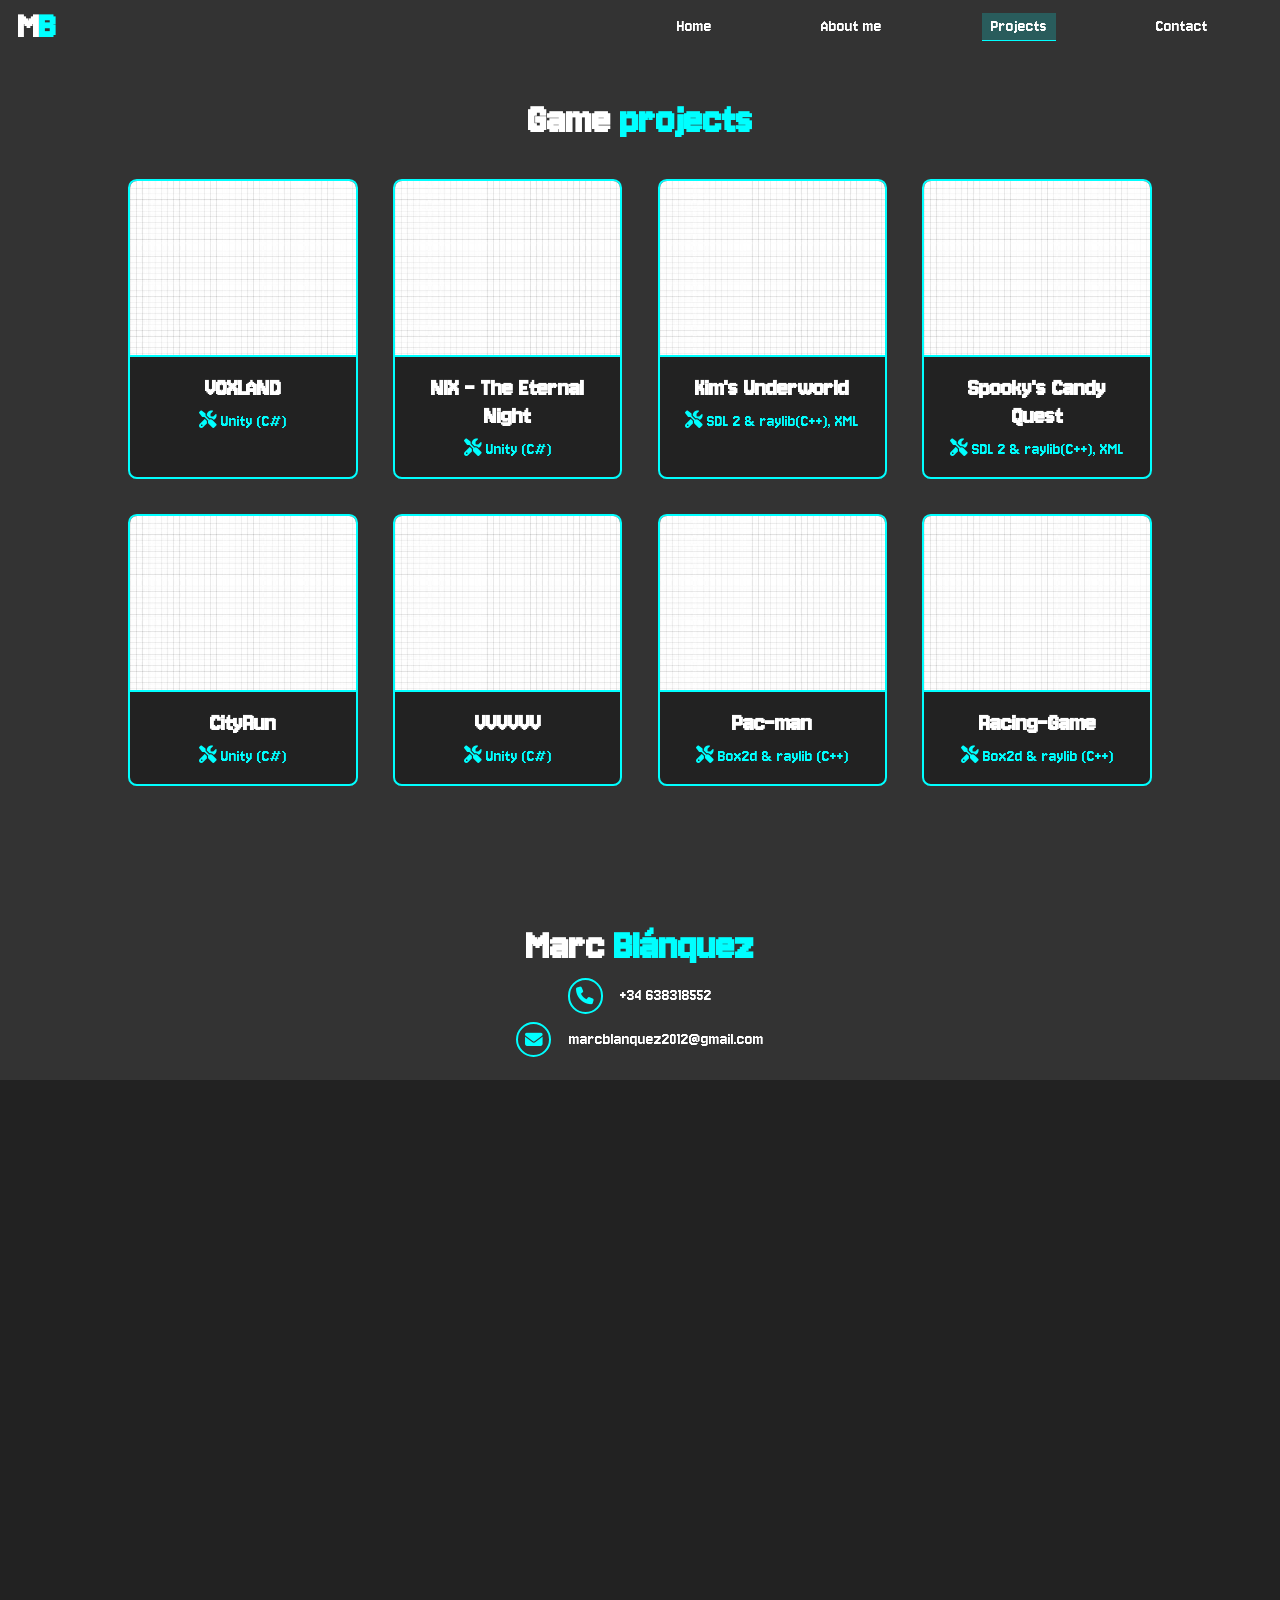
==== allprojects.html @ cebc4729 "allProjects window" ====
<!DOCTYPE html>
<html lang="en">
<head>
  <meta charset="UTF-8">
  <meta http-equiv="X-UA-Compatible" content="IE=edge">
  <meta name="viewport" content="width=device-width, initial-scale=1.0, maximum-scale=1.0, user-scalable=no">
  <title>Portfolio</title>
  <link rel="stylesheet" href="https://cdnjs.cloudflare.com/ajax/libs/font-awesome/6.5.2/css/all.min.css">
  <link rel="stylesheet" href="css/styles.css">
  <link rel="stylesheet" href="css/projects.css">
  <script src="data.js" defer></script>
  <script src="allprojects.js" defer></script>
</head>
<body>
    <div class="wrapper">
        <header class ="header">
            <nav class="navbar">
                <div class="brand" onclick="window.location.href='index.html'">
                    <h2>M<span>B</span></h2>
                </div>
                <ul class="menu">
                    <li><a href="index.html#home">Home</a></li>
                    <li><a href="index.html#about-me">About me</a></li>
                    <li><a href="allprojects.html" class="active-link">Projects</a></li>
                    <li><a href="index.html#contact">Contact</a></li>
                </ul>
            </nav>
        </header>  
        <main class="main">
            <div id="projects" class="projects">
                <h1>Game <span>projects</span></h1>
                <div id="projects-grid" class="projects-grid"></div>
            </div>
        </main>
        <footer>
            <div class="footer-content">
                <h2>Marc <span>Blánquez</span></h2>
                <div class="footer-contact">
                    <div class="footer-contact-icon"><i class="fa-solid fa-phone"></i></div>
                    <p>+34 638318552</p>
                </div>
                <div class="footer-contact">
                    <div class="footer-contact-icon"><i class="fa-solid fa-envelope"></i></div>
                    <p>marcblanquez2012@gmail.com</p>
                </div>
            </div>
        </footer>
    </div>  
</body>
</html>
---- css/styles.css ----
@import url('https://fonts.googleapis.com/css2?family=Jersey+10&display=swap');

* {
  margin: 0;
  padding: 0;
  box-sizing: border-box;
  text-decoration: none;
  border: none;
  outline: none;
  
  font-family: "Jersey 10", sans-serif;
}

html {
    scroll-behavior: smooth;
    -webkit-font-smoothing: antialiased;
    -webkit-text-size-adjust: 100%;
}

@media (orientation: landscape) and (max-width: 4000px) {
    html {
        font-size: 130%;
    }
}

@media (orientation: landscape) and (max-width: 3000px) {
    html {
        font-size: 100%;
    }
}

@media (orientation: landscape) and (max-width: 2500px) {
    html {
        font-size: 85%;
    }
}

@media (orientation: landscape) and (max-width: 2000px) {
    html {
        font-size: 70%;
    }
}

@media (orientation: landscape) and (max-width: 1500px) {
    html {
        font-size: 55%;
    }
}

@media (orientation: landscape) and (max-width: 1000px) {
    html {
        font-size: 40%;
    }
}

@media (orientation: landscape) and (max-width: 750px) {
    html {
        font-size: 30%;
    }
}

@media (orientation: portrait) and (max-width: 2000px) {
    html {
        font-size: 90%;
    }
}

@media (orientation: portrait) and (max-width: 1500px) {
    html {
        font-size: 75%;
    }
}

@media (orientation: portrait) and (max-width: 1000px) {
    html {
        font-size: 60%;
    }
}

@media (orientation: portrait) and (max-width: 750px) {
    html {
        font-size: 40%;
    }
}


body {
  font-family: "Jersey 10", sans-serif;
  overflow-x: hidden;
  background-color: #222222;
  display: flex;
}

.wrapper {
  width:100vw;
  height:400vh;
}

header {
    position: fixed;  
    width:100%;
    min-height: 6rem;
    background-color: #333333;
    z-index: 1000;
    display: flex;
    align-items: center;
    justify-content: center;
}

.navbar {
    width: 100vw;
    display: flex;
    justify-content: space-between;
    padding: 0.5rem 2rem;
    align-items: center;
}

.brand {
    font-size: 3rem;
    color: white;
    transition: ease .2s;
    cursor: pointer;
}

.brand span {
  color:aqua;
}

.brand:hover {
    transform: scale(1.1);
}

.menu {
    display:flex;
    width: 50vw;
    justify-content: space-around;
}

.menu li{
    list-style:none;
}

.menu a {
  color:white;
  text-decoration: none;
  padding:0.5rem 1rem;
  font-size: 2rem;
  border-bottom: 0.2rem solid transparent;
}

.menu a:hover , menu a:active{
    background-color: rgba(0,255,255, 20%);
    transition:ease .2s;
    border-bottom: 0.2rem solid aqua;
}

.menu a:not(:hover) {
    transition:ease-in .2s;
}

@media(orientation: portrait)
{
    .menu {
        width: 70vw;
    }
}

.menu a:hover, 
.menu a:active,
.menu a.active-link {
    background-color: rgba(0, 255, 255, 0.2);
    transition: ease .2s;
    border-bottom: 0.2rem solid aqua;
}

main {
    width: 100vw;
}

.home {
    width: 100vw;
    height: 100vh;
}

.resume-video {
    width: 100vw;
    height: 100vh;
    min-height: 70rem;
    object-fit: cover;
    position: absolute;
    z-index: -1;
    background-color: #222222;
}

.home-content {
    width: 100%;
    height: 100%;
    display: flex;
    flex-direction: column;
    align-items: center;
    justify-content: center;
    color:white;
}

.home-content h1 {
    font-size: 10rem;
}

.home-content h1 span{
    color:aqua;
}

.home-content p {
    font-size: 3rem;
}

.about-me{
    width: 100vw;
    height: 100vh;
    min-height: 70rem;
    background-color: #222222;
    align-items: center;
    justify-content: center;
    display: flex;
    flex-direction: row;
    gap: 10rem;
}

.about-me img{
    width: 30rem;
    border-radius: 50%;
}

.about-me-content {
    
    justify-content: center;
    display: inline-flex;
    flex-direction: column;
    width: 50rem;
    gap:0.5rem;
}

.about-me-content h1{
    font-size: 8rem;
    color: white;
}

.about-me-content h1 span{
    color:aqua;
}

.about-me-content h3{
    font-size: 4rem;
    color: white;
}

.about-me-content h3 span{
    color:aqua;
}

.about-me-content p{
    font-size: 2rem;
    color: white;
}

.about-me-icons{
    padding-top:1rem ;
    transition: ease 0.5s;
    display: flex;
    gap: 1rem;
}

.about-me-icons a {
    display: flex;
    justify-content: center;
    align-items: center;
    text-align: center;
    width: 3.5rem;
    height: 3.5rem;
    background-color: transparent;
    border: 0.2rem solid aqua;
    font-size: 2rem;
    border-radius: 50%;
    color:aqua;
}


.about-me-icons a:hover{
    transform: scale(1.1);
    color: white;
    border: 0.2rem solid white;
    transition: ease 0.2s;
    box-shadow: 0 0 0.5rem;
    
}

.typing-text span {
    position: relative;
}

.typing-text span::before{
    content: "software Developer";
    color: aqua;
    animation: words 8s infinite;
}

.typing-text span::after{
    content: "";
    color: aqua;
    width: calc(100%);
    border-left: 0.5rem solid aqua;
    animation: cursor 0.6s infinite;
}

@keyframes cursor {
    to{
        border-left: 0.5rem solid transparent;
    }
}

@keyframes words {
    0%,50% {
        content:"student";
    }
    51%,100% {
        content:"gameplay programmer";
    }
}

@media(orientation: portrait)
{
    .about-me {
        flex-direction: column;
        
    }

    .about-me-content {
        justify-content: center;
        display: inline-flex;
        flex-direction: column;
    }
}

.projects {
    width: 100vw;
    min-height: 100vh; 
    height: auto; 
    background-color: #333333;
    display: flex;
    flex-direction: column;
    align-items: center;
    justify-content: center;
    gap: 2rem;
    padding: 10rem 0;
}

.projects h1 {
    font-size: 5rem;
    color: white;
}

.projects h1 span {
    color: aqua;
}


.projects-grid {
    display: grid;
    grid-template-columns: repeat(auto-fit, minmax(30rem, 1fr));
    gap: 4rem;
    width: 80vw;
    max-width: 120rem;
    padding: 2rem 0;
}

.project-card {
    background-color: #222222;
    border: 0.3rem solid aqua;
    border-radius: 1rem;
    overflow: hidden;
    cursor: pointer;
    transition: transform 0.3s ease, box-shadow 0.3s ease, border-color 0.3s ease;
    display: flex;
    flex-direction: column;
}

.project-card:hover {
    transform: scale(1.05);
    box-shadow: 0rem 0rem 5rem rgba(0, 255, 255, 0.4);
    border-color: white;
}

.media-container {
    position: relative;
    width: 100%;
    height: 30rem;
    border-bottom: 0.3rem solid aqua;
    transition: border-color 0.3s ease;
}

.project-card:hover .media-container {
    border-bottom: 0.3rem solid white;
}

.card-poster {
    position: absolute;
    top: 0;
    left: 0;
    width: 100%;
    height: 100%;
    object-fit: cover;
    z-index: 1;
    transition: opacity 0.3s ease;
}

.project-card-video {
    width: 100%;
    height: 30rem;
    object-fit: cover;
    border-bottom: 0.3rem solid aqua;
    transition: border-color 0.3s ease;
}


.project-card:hover .project-card-video {
    border-bottom: 0.3rem solid white;
}

.project-card-info {
    padding: 2rem;
    text-align: center;
    display: flex;
    flex-direction: column;
    gap: 1rem;
}

.project-card-info h3 {
    color: white;
    font-size: 3rem;
}

.project-card-info p {
    color: aqua;
    font-size: 2rem;
}

.all-projects-btn {
    font-size: 3rem;
    padding: 1rem 4rem;
    border: 0.4rem solid aqua;
    background-color: transparent;
    color: aqua;
    border-radius: 1rem;
    transition: ease 0.3s;
    cursor: pointer;
    margin-top: 2rem;
}

.all-projects-btn:hover {
    transform: scale(1.1);
    color: white;
    border: 0.4rem solid white;
    box-shadow: 0 0 1.5rem rgba(0, 255, 255, 0.4);
}

.contact{
    width: 100vw;
    height: 80vh;
    min-height: 55rem;
    background-color: #222222;
    display: flex;
    flex-direction: column;
    align-items: center;
    justify-content: center;
    gap:2rem;
}

.contact h3 {
    font-size: 2rem;
    color: white;
}

.contact-input {
    background-color: transparent;
    border: 0.5rem solid aqua;
    font-size: 2rem;
    padding: 0.5rem;
    width: 40rem;
    color: white;
    display: flex;
    flex-direction: column;
    text-align: left;
}


form {
    display:flex;
    flex-direction: column;
    justify-content: center;
    align-items: center;
    gap: 1rem;
}

.contact h1 {
    font-size: 4rem ;   
    color: white;
}

.contact h1 span{ 
    color: aqua;
}

.contact button {
    font-size: 2rem;
    padding: 0.5rem 1rem;
    border: 0.5rem solid aqua;
    background-color: transparent;
    color: aqua;
    transition: ease 0.2s;
}

.contact button:hover {
    transform: scale(1.1);
    color: white;
    border: 0.5rem solid white;
    box-shadow: 0 0 0.5rem;
    cursor: pointer;
}

footer {
    width: 100vw;
    height: 20vh;
    min-height: 15rem;
    background-color: #333333;
    display: flex;
    justify-content: center;
    align-items: center;
    text-align: center;
}

footer h2 {
    font-size: 5rem;
    color: white;
}

footer h2 span{
    color: aqua;
}

.footer-content {
    display: flex;
    flex-direction: column;
    gap:1rem;
}

.footer-contact {
    display: flex;
    justify-content: center;
    align-items: center;
    gap: 2rem;
    color:white;
    font-size: 2rem;
    
}

.footer-contact-icon{
    display: flex;
    align-items: center;
    justify-content: center;
    width: 4rem;
    height: 4rem;
    border: 0.3rem solid aqua;
    border-radius: 50%;
    color: aqua;
}
---- css/projects.css ----
@import url('https://fonts.googleapis.com/css2?family=Jersey+10&display=swap');

* {
  margin: 0;
  padding: 0;
  box-sizing: border-box;
  text-decoration: none;
  border: none;
  outline: none;
  
  font-family: "Jersey 10", sans-serif;
}

html {
    scroll-behavior: smooth;
    -webkit-font-smoothing: antialiased;
    -webkit-text-size-adjust: 100%;
}

@media (orientation: landscape) and (max-width: 4000px) {
    html {
        font-size: 130%;
    }
}

@media (orientation: landscape) and (max-width: 3000px) {
    html {
        font-size: 100%;
    }
}

@media (orientation: landscape) and (max-width: 2500px) {
    html {
        font-size: 85%;
    }
}

@media (orientation: landscape) and (max-width: 2000px) {
    html {
        font-size: 70%;
    }
}

@media (orientation: landscape) and (max-width: 1500px) {
    html {
        font-size: 55%;
    }
}

@media (orientation: landscape) and (max-width: 1000px) {
    html {
        font-size: 40%;
    }
}

@media (orientation: landscape) and (max-width: 750px) {
    html {
        font-size: 30%;
    }
}

@media (orientation: portrait) and (max-width: 2000px) {
    html {
        font-size: 90%;
    }
}

@media (orientation: portrait) and (max-width: 1500px) {
    html {
        font-size: 75%;
    }
}

@media (orientation: portrait) and (max-width: 1000px) {
    html {
        font-size: 60%;
    }
}

@media (orientation: portrait) and (max-width: 750px) {
    html {
        font-size: 40%;
    }
}


body {
  font-family: "Jersey 10", sans-serif;
  overflow-x: hidden;
  background-color: #222222;
  display: flex;
}

.wrapper {
  width:100vw;
  height:400vh;
}

header {
    position: fixed;  
    width:100%;
    min-height: 6rem;
    background-color: #333333;
    z-index: 1000;
    display: flex;
    align-items: center;
    justify-content: center;
}

.navbar {
    width: 100vw;
    display: flex;
    justify-content: space-between;
    padding: 0.5rem 2rem;
    align-items: center;
}

.brand {
    font-size: 3rem;
    color: white;
    transition: ease .2s;
    cursor: pointer;
}

.brand span {
  color:aqua;
}

.brand:hover {
    transform: scale(1.1);
}

.menu {
    display:flex;
    width: 50vw;
    justify-content: space-around;
}

.menu li{
    list-style:none;
}

.menu a {
  color:white;
  text-decoration: none;
  padding:0.5rem 1rem;
  font-size: 2rem;
  border-bottom: 0.2rem solid transparent;
}

.menu a:hover , menu a:active{
    background-color: rgba(0,255,255, 20%);
    transition:ease .2s;
    border-bottom: 0.2rem solid aqua;
}

.menu a:not(:hover) {
    transition:ease-in .2s;
}

@media(orientation: portrait)
{
    .menu {
        width: 70vw;
    }
}

.menu a:hover, 
.menu a:active,
.menu a.active-link {
    background-color: rgba(0, 255, 255, 0.2);
    transition: ease .2s;
    border-bottom: 0.2rem solid aqua;
}

main {
    width: 100vw;
}

.projects {
    width: 100vw;
    min-height: 100vh; 
    height: auto; 
    background-color: #333333;
    display: flex;
    flex-direction: column;
    align-items: center;
    justify-content: center;
    gap: 2rem;
    padding: 10rem 0;
}

.projects h1 {
    font-size: 5rem;
    color: white;
}

.projects h1 span {
    color: aqua;
}


.projects-grid {
    display: grid;
    grid-template-columns: repeat(auto-fit, minmax(25rem, 1fr));
    gap: 4rem;
    width: 80vw;
    max-width: 120rem;
    padding: 2rem 0;
}

.project-card {
    background-color: #222222;
    border: 0.3rem solid aqua;
    border-radius: 1rem;
    overflow: hidden;
    cursor: pointer;
    transition: transform 0.3s ease, box-shadow 0.3s ease, border-color 0.3s ease;
    display: flex;
    flex-direction: column;
}

.project-card:hover {
    transform: scale(1.05);
    box-shadow: 0rem 0rem 5rem rgba(0, 255, 255, 0.4);
    border-color: white;
}

.media-container {
    position: relative;
    width: 100%;
    height: 20rem;
    border-bottom: 0.3rem solid aqua;
    transition: border-color 0.3s ease;
}

.project-card:hover .media-container {
    border-bottom: 0.3rem solid white;
}

.card-poster {
    position: absolute;
    top: 0;
    left: 0;
    width: 100%;
    height: 100%;
    object-fit: cover;
    z-index: 1;
    transition: opacity 0.3s ease;
}

.project-card-video {
    width: 100%;
    height: 20rem;
    object-fit: cover;
    border-bottom: 0.3rem solid aqua;
    transition: border-color 0.3s ease;
}


.project-card:hover .project-card-video {
    border-bottom: 0.3rem solid white;
}

.project-card-info {
    padding: 2rem;
    text-align: center;
    display: flex;
    flex-direction: column;
    gap: 1rem;
}

.project-card-info h3 {
    color: white;
    font-size: 3rem;
}

.project-card-info p {
    color: aqua;
    font-size: 2rem;
}

.all-projects-btn {
    font-size: 3rem;
    padding: 1rem 4rem;
    border: 0.4rem solid aqua;
    background-color: transparent;
    color: aqua;
    border-radius: 1rem;
    transition: ease 0.3s;
    cursor: pointer;
    margin-top: 2rem;
}

.all-projects-btn:hover {
    transform: scale(1.1);
    color: white;
    border: 0.4rem solid white;
    box-shadow: 0 0 1.5rem rgba(0, 255, 255, 0.4);
}

footer {
    width: 100vw;
    height: 20vh;
    min-height: 15rem;
    background-color: #333333;
    display: flex;
    justify-content: center;
    align-items: center;
    text-align: center;
}

footer h2 {
    font-size: 5rem;
    color: white;
}

footer h2 span{
    color: aqua;
}

.footer-content {
    display: flex;
    flex-direction: column;
    gap:1rem;
}

.footer-contact {
    display: flex;
    justify-content: center;
    align-items: center;
    gap: 2rem;
    color:white;
    font-size: 2rem;
    
}

.footer-contact-icon{
    display: flex;
    align-items: center;
    justify-content: center;
    width: 4rem;
    height: 4rem;
    border: 0.3rem solid aqua;
    border-radius: 50%;
    color: aqua;
}
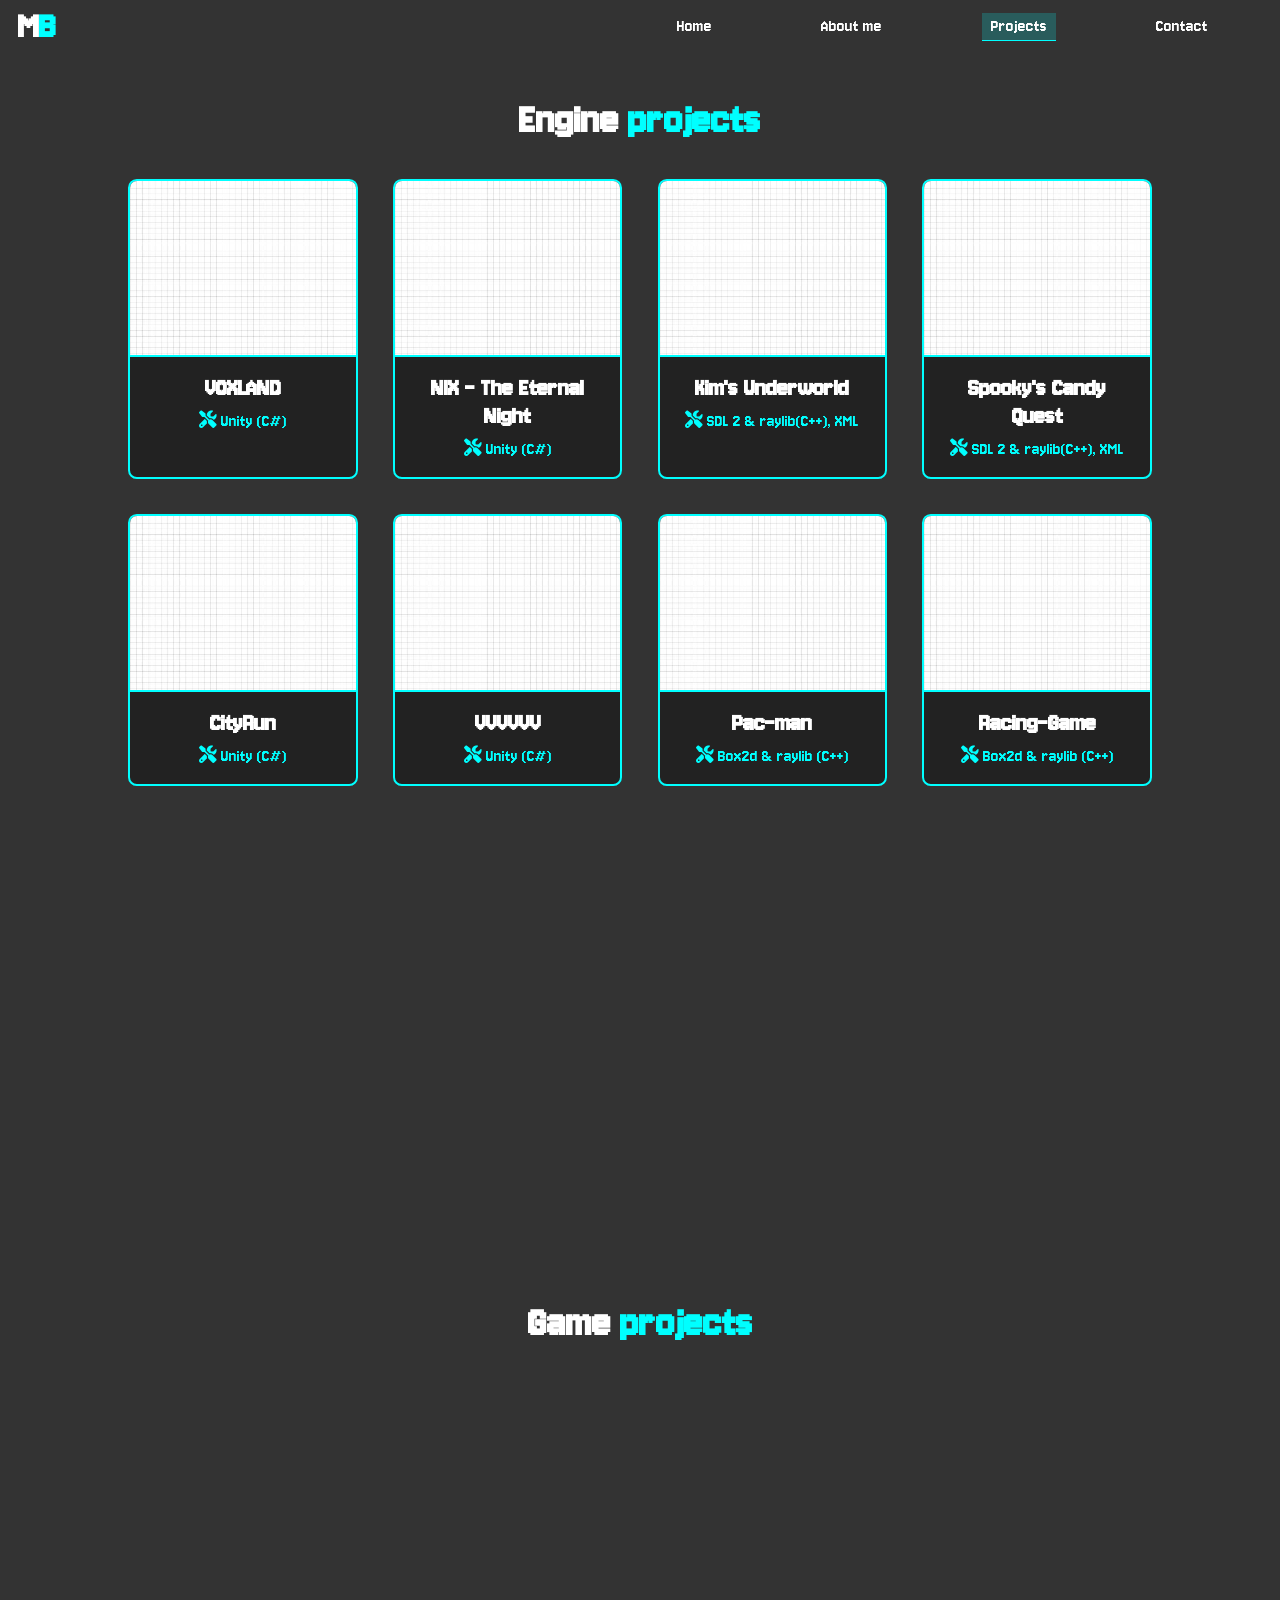
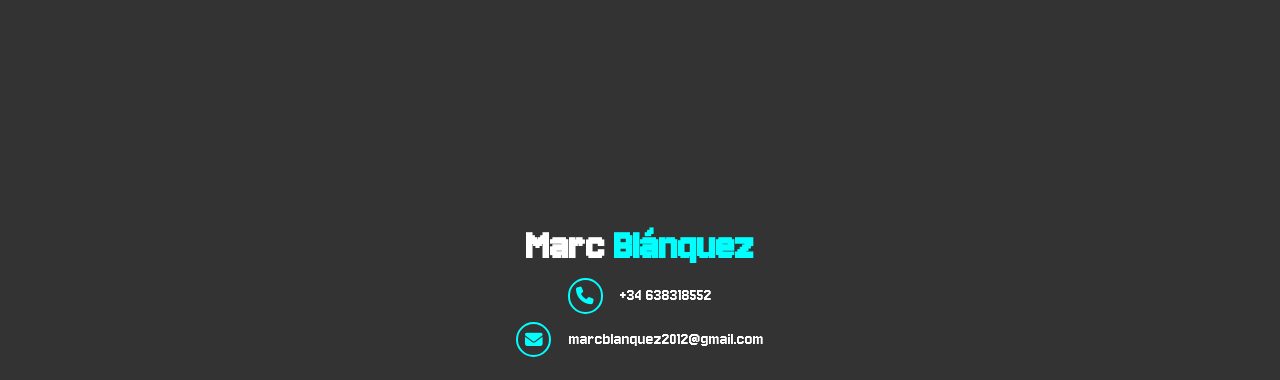
==== commit 1620504b: "engine projects" ====
--- a/allprojects.html
+++ b/allprojects.html
@@ -27,9 +27,13 @@
             </nav>
         </header>  
         <main class="main">
-            <div id="projects" class="projects">
+            <div id="engine-projects" class="projects">
+                <h1>Engine <span>projects</span></h1>
+                <div id="engine-projects-grid" class="projects-grid"></div>
+            </div>
+            <div id="game-projects" class="projects">
                 <h1>Game <span>projects</span></h1>
-                <div id="projects-grid" class="projects-grid"></div>
+                <div id="game-projects-grid" class="projects-grid"></div>
             </div>
         </main>
         <footer>
--- a/css/projects.css
+++ b/css/projects.css
@@ -93,84 +93,7 @@
 
 .wrapper {
   width:100vw;
-  height:400vh;
-}
-
-header {
-    position: fixed;  
-    width:100%;
-    min-height: 6rem;
-    background-color: #333333;
-    z-index: 1000;
-    display: flex;
-    align-items: center;
-    justify-content: center;
-}
-
-.navbar {
-    width: 100vw;
-    display: flex;
-    justify-content: space-between;
-    padding: 0.5rem 2rem;
-    align-items: center;
-}
-
-.brand {
-    font-size: 3rem;
-    color: white;
-    transition: ease .2s;
-    cursor: pointer;
-}
-
-.brand span {
-  color:aqua;
-}
-
-.brand:hover {
-    transform: scale(1.1);
-}
-
-.menu {
-    display:flex;
-    width: 50vw;
-    justify-content: space-around;
-}
-
-.menu li{
-    list-style:none;
-}
-
-.menu a {
-  color:white;
-  text-decoration: none;
-  padding:0.5rem 1rem;
-  font-size: 2rem;
-  border-bottom: 0.2rem solid transparent;
-}
-
-.menu a:hover , menu a:active{
-    background-color: rgba(0,255,255, 20%);
-    transition:ease .2s;
-    border-bottom: 0.2rem solid aqua;
-}
-
-.menu a:not(:hover) {
-    transition:ease-in .2s;
-}
-
-@media(orientation: portrait)
-{
-    .menu {
-        width: 70vw;
-    }
-}
-
-.menu a:hover, 
-.menu a:active,
-.menu a.active-link {
-    background-color: rgba(0, 255, 255, 0.2);
-    transition: ease .2s;
-    border-bottom: 0.2rem solid aqua;
+  height:100vw;
 }
 
 main {
@@ -202,7 +125,7 @@
 
 .projects-grid {
     display: grid;
-    grid-template-columns: repeat(auto-fit, minmax(25rem, 1fr));
+    grid-template-columns: repeat(auto-fill, minmax(25rem, 1fr));
     gap: 4rem;
     width: 80vw;
     max-width: 120rem;
@@ -298,51 +221,3 @@
     border: 0.4rem solid white;
     box-shadow: 0 0 1.5rem rgba(0, 255, 255, 0.4);
 }
-
-footer {
-    width: 100vw;
-    height: 20vh;
-    min-height: 15rem;
-    background-color: #333333;
-    display: flex;
-    justify-content: center;
-    align-items: center;
-    text-align: center;
-}
-
-footer h2 {
-    font-size: 5rem;
-    color: white;
-}
-
-footer h2 span{
-    color: aqua;
-}
-
-.footer-content {
-    display: flex;
-    flex-direction: column;
-    gap:1rem;
-}
-
-.footer-contact {
-    display: flex;
-    justify-content: center;
-    align-items: center;
-    gap: 2rem;
-    color:white;
-    font-size: 2rem;
-    
-}
-
-.footer-contact-icon{
-    display: flex;
-    align-items: center;
-    justify-content: center;
-    width: 4rem;
-    height: 4rem;
-    border: 0.3rem solid aqua;
-    border-radius: 50%;
-    color: aqua;
-}
-
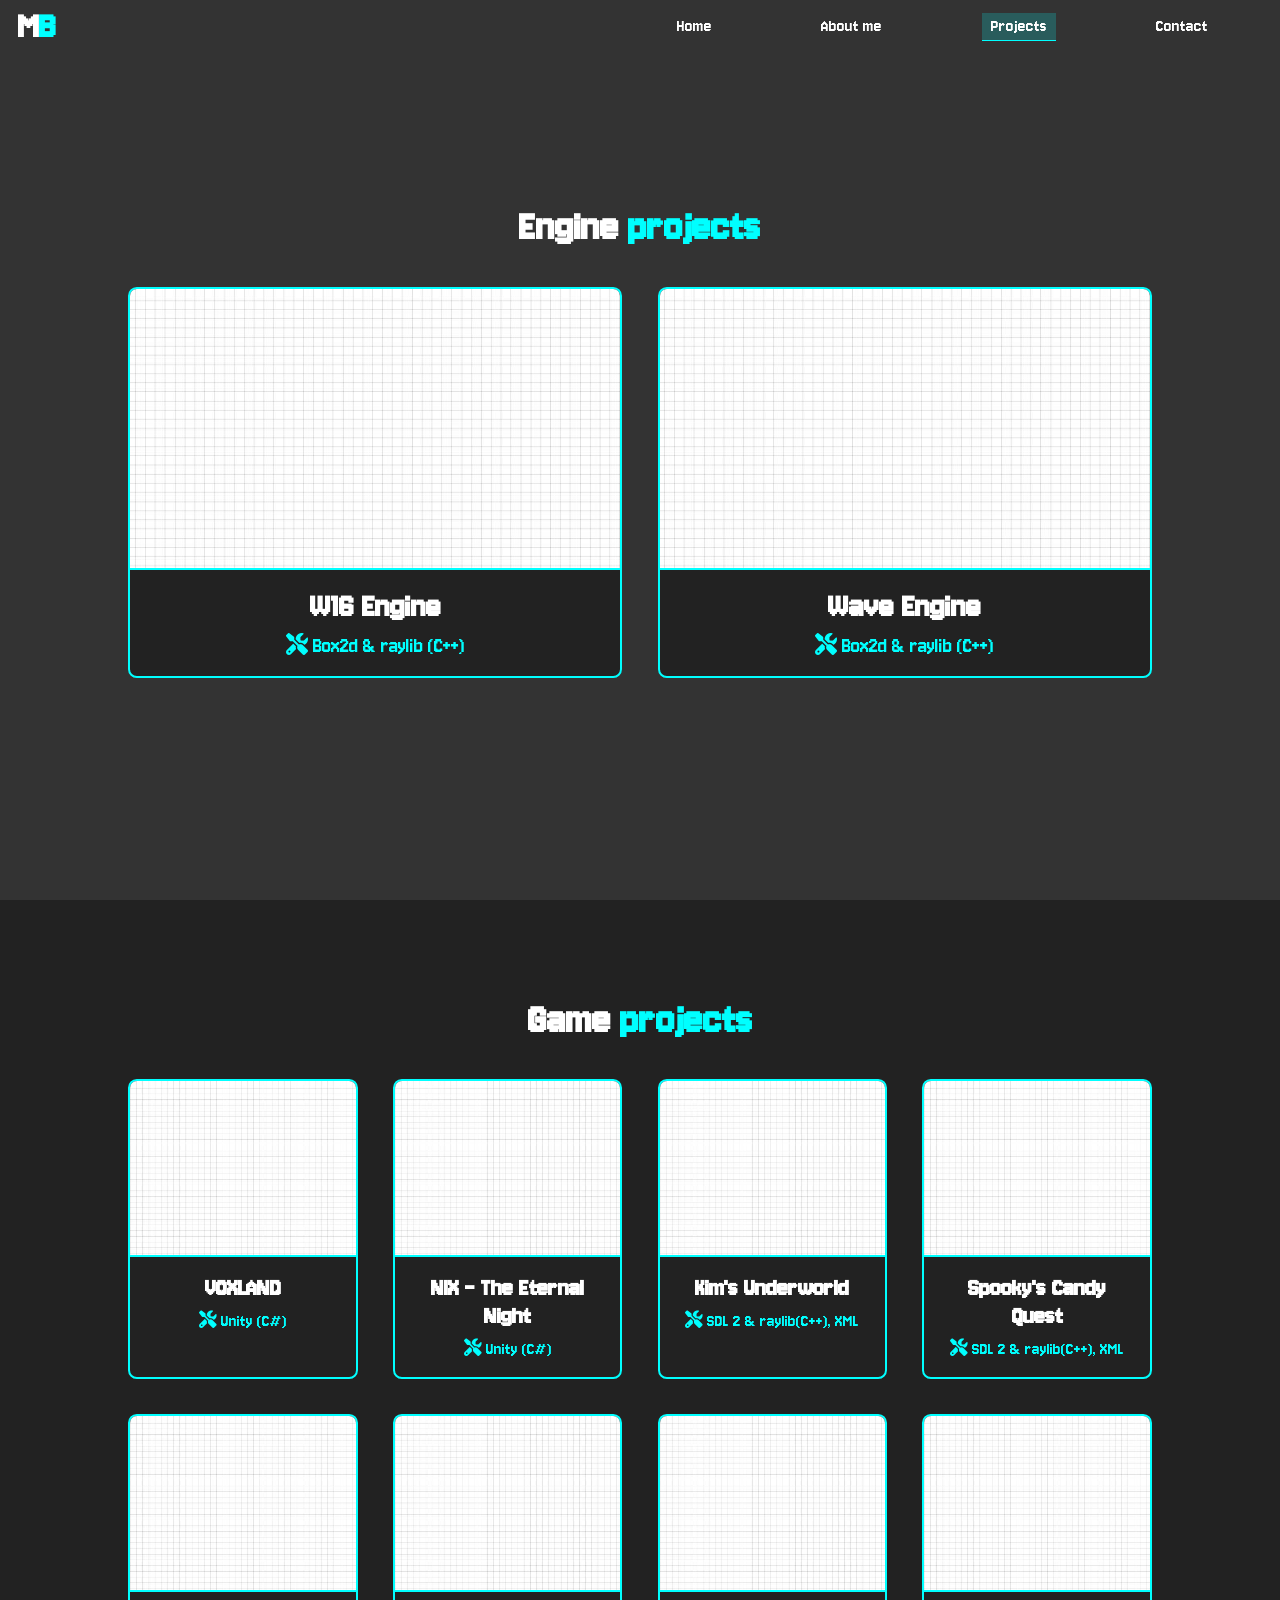
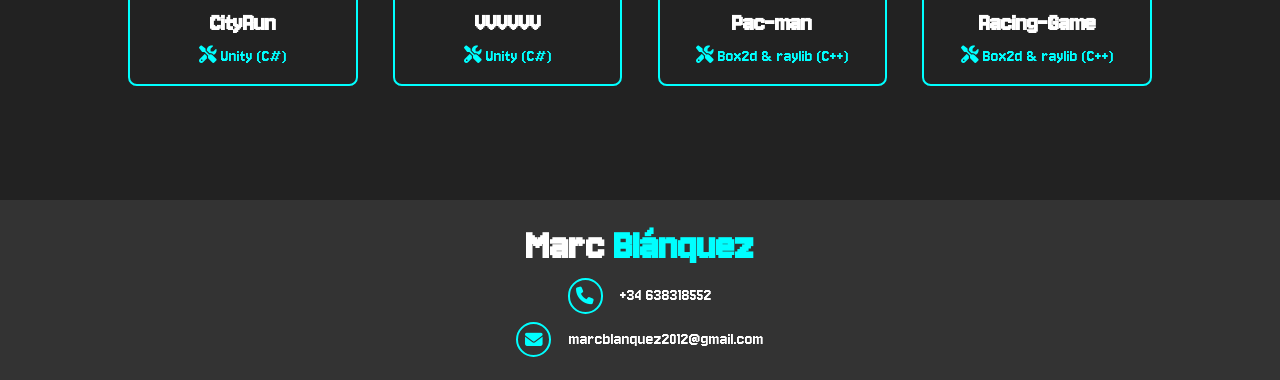
==== commit 545b6962: "all projects modifications" ====
--- a/allprojects.html
+++ b/allprojects.html
@@ -27,13 +27,13 @@
             </nav>
         </header>  
         <main class="main">
-            <div id="engine-projects" class="projects">
+            <div id="engine-projects" class="engine-projects">
                 <h1>Engine <span>projects</span></h1>
-                <div id="engine-projects-grid" class="projects-grid"></div>
+                <div id="engine-projects-grid" class="engine-projects-grid"></div>
             </div>
-            <div id="game-projects" class="projects">
+            <div id="game-projects" class="game-projects">
                 <h1>Game <span>projects</span></h1>
-                <div id="game-projects-grid" class="projects-grid"></div>
+                <div id="game-projects-grid" class="game-projects-grid"></div>
             </div>
         </main>
         <footer>
--- a/css/projects.css
+++ b/css/projects.css
@@ -100,7 +100,7 @@
     width: 100vw;
 }
 
-.projects {
+.engine-projects {
     width: 100vw;
     min-height: 100vh; 
     height: auto; 
@@ -113,19 +113,51 @@
     padding: 10rem 0;
 }
 
-.projects h1 {
+.engine-projects h1 {
     font-size: 5rem;
     color: white;
 }
 
-.projects h1 span {
-    color: aqua;
-}
-
-
-.projects-grid {
+.engine-projects h1 span {
+    color: aqua;
+}
+
+
+.game-projects {
+    width: 100vw;
+    min-height: 100vh; 
+    height: auto; 
+    background-color: #222222;
+    display: flex;
+    flex-direction: column;
+    align-items: center;
+    justify-content: center;
+    gap: 2rem;
+    padding: 10rem 0;
+}
+
+.game-projects h1 {
+    font-size: 5rem;
+    color: white;
+}
+
+.game-projects h1 span {
+    color: aqua;
+}
+
+
+.game-projects-grid {
     display: grid;
     grid-template-columns: repeat(auto-fill, minmax(25rem, 1fr));
+    gap: 4rem;
+    width: 80vw;
+    max-width: 120rem;
+    padding: 2rem 0;
+}
+
+.engine-projects-grid {
+    display: grid;
+    grid-template-columns: repeat(auto-fill, minmax(45rem, 1fr));
     gap: 4rem;
     width: 80vw;
     max-width: 120rem;
@@ -143,6 +175,19 @@
     flex-direction: column;
 }
 
+.engine-projects-grid .media-container,
+.engine-projects-grid .project-card-video {
+    height: 32rem; 
+}
+
+.engine-projects-grid .project-card-info h3 {
+    font-size: 4rem;
+}
+
+.engine-projects-grid .project-card-info p {
+    font-size: 2.5rem;
+}
+
 .project-card:hover {
     transform: scale(1.05);
     box-shadow: 0rem 0rem 5rem rgba(0, 255, 255, 0.4);
@@ -155,6 +200,19 @@
     height: 20rem;
     border-bottom: 0.3rem solid aqua;
     transition: border-color 0.3s ease;
+}
+
+.engine-projects-grid .media-container,
+.engine-projects-grid .project-card-video {
+    height: 32rem; 
+}
+
+.engine-projects-grid .project-card-info h3 {
+    font-size: 4rem;
+}
+
+.engine-projects-grid .project-card-info p {
+    font-size: 2.5rem;
 }
 
 .project-card:hover .media-container {
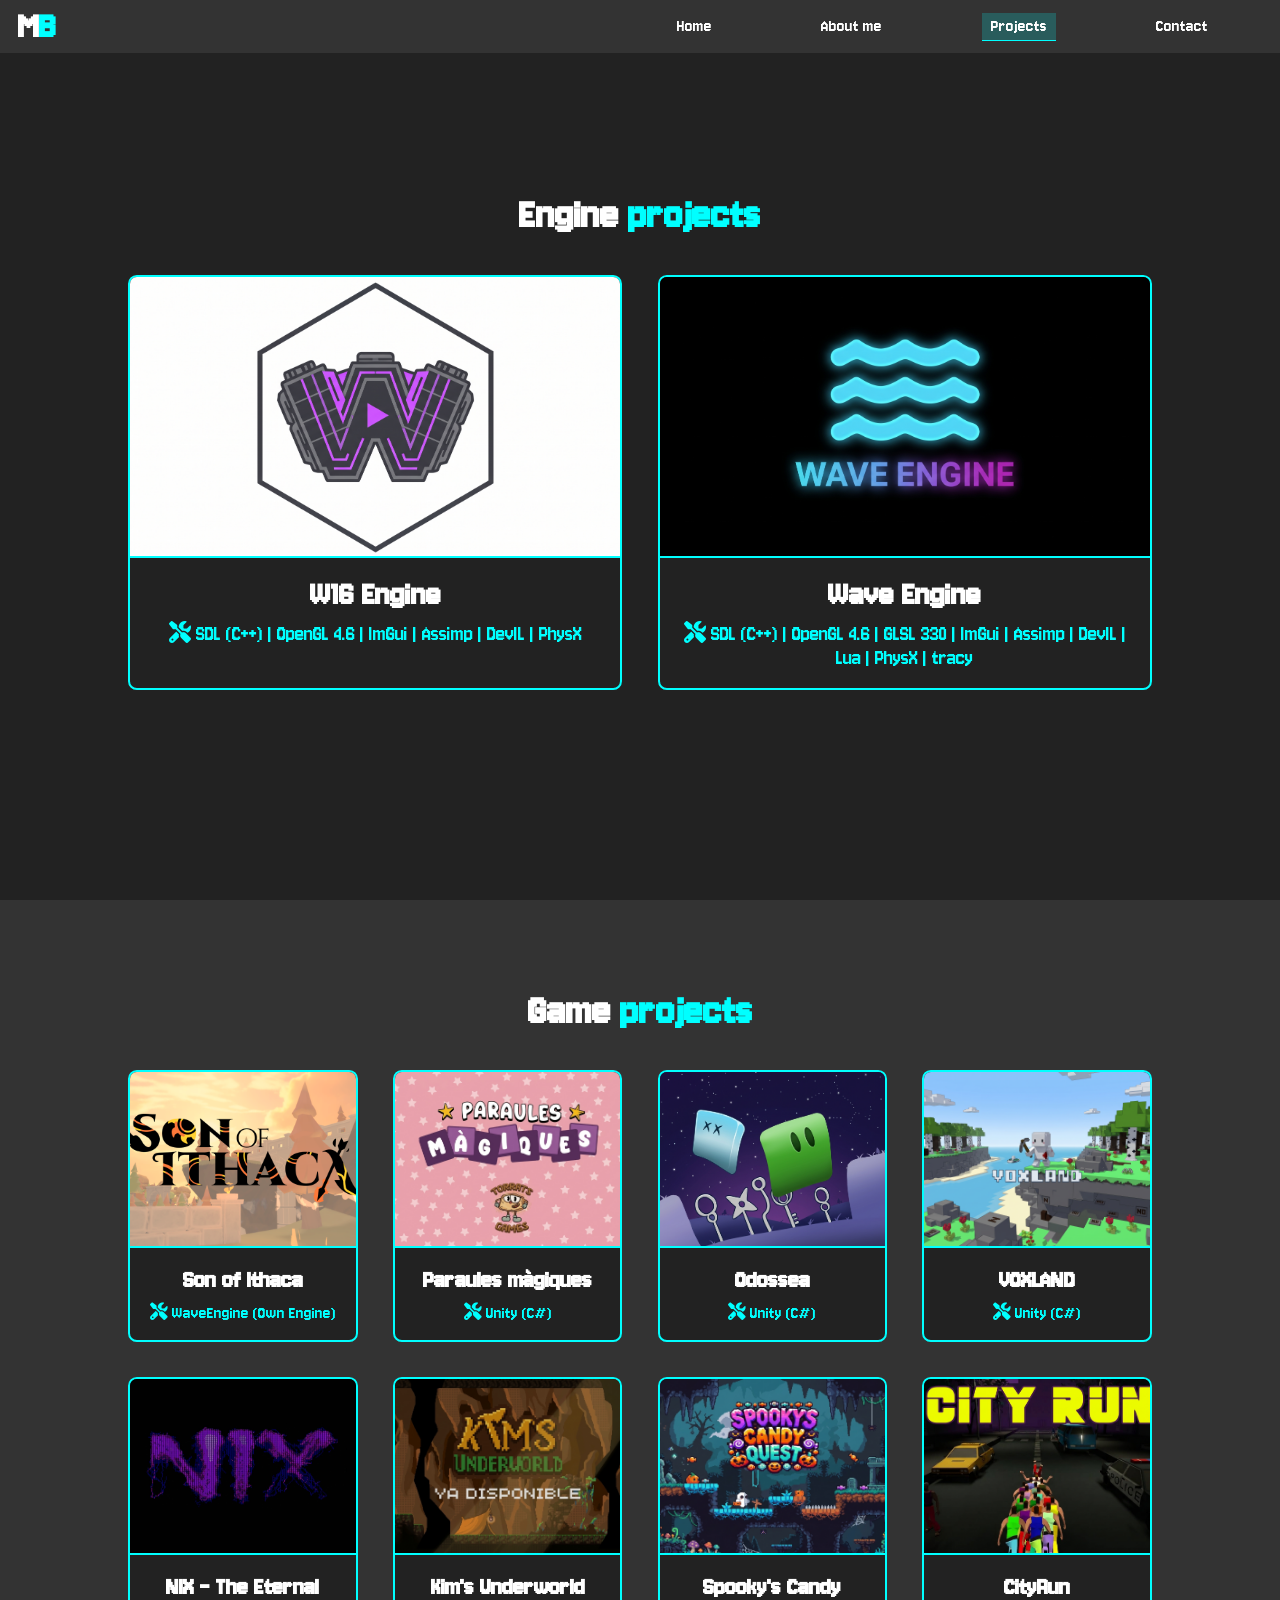
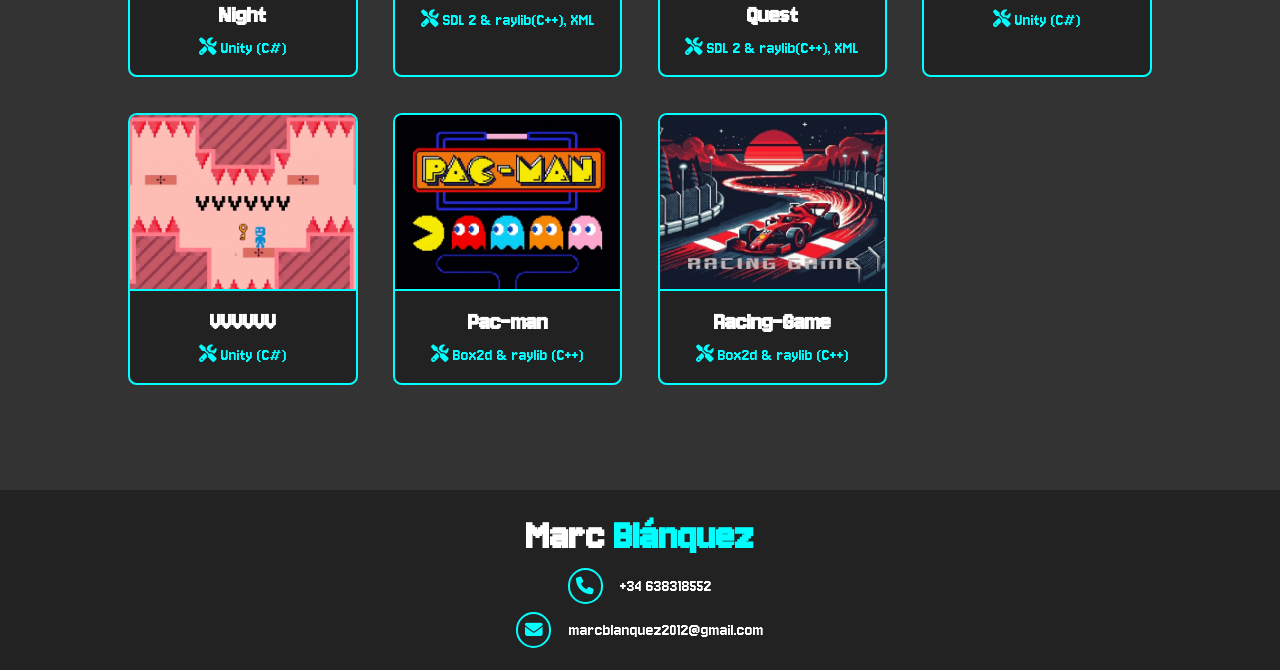
==== commit 9f11dd97: "tittle change" ====
--- a/allprojects.html
+++ b/allprojects.html
@@ -4,7 +4,9 @@
   <meta charset="UTF-8">
   <meta http-equiv="X-UA-Compatible" content="IE=edge">
   <meta name="viewport" content="width=device-width, initial-scale=1.0, maximum-scale=1.0, user-scalable=no">
-  <title>Portfolio</title>
+  <link rel="icon" type="image/jpeg" href="resources/icon.png">
+  <link rel="apple-touch-icon" href="resources/icon.png">
+  <title>Marc Blánquez Portfolio</title>
   <link rel="stylesheet" href="https://cdnjs.cloudflare.com/ajax/libs/font-awesome/6.5.2/css/all.min.css">
   <link rel="stylesheet" href="css/styles.css">
   <link rel="stylesheet" href="css/projects.css">
--- a/css/projects.css
+++ b/css/projects.css
@@ -93,7 +93,7 @@
 
 .wrapper {
   width:100vw;
-  height:100vw;
+  height:100vh;
 }
 
 main {
@@ -104,7 +104,7 @@
     width: 100vw;
     min-height: 100vh; 
     height: auto; 
-    background-color: #333333;
+    background-color: #222222;
     display: flex;
     flex-direction: column;
     align-items: center;
@@ -127,7 +127,7 @@
     width: 100vw;
     min-height: 100vh; 
     height: auto; 
-    background-color: #222222;
+    background-color: #333333;
     display: flex;
     flex-direction: column;
     align-items: center;
@@ -279,3 +279,8 @@
     border: 0.4rem solid white;
     box-shadow: 0 0 1.5rem rgba(0, 255, 255, 0.4);
 }
+
+footer {
+
+    background-color: #222222;
+}
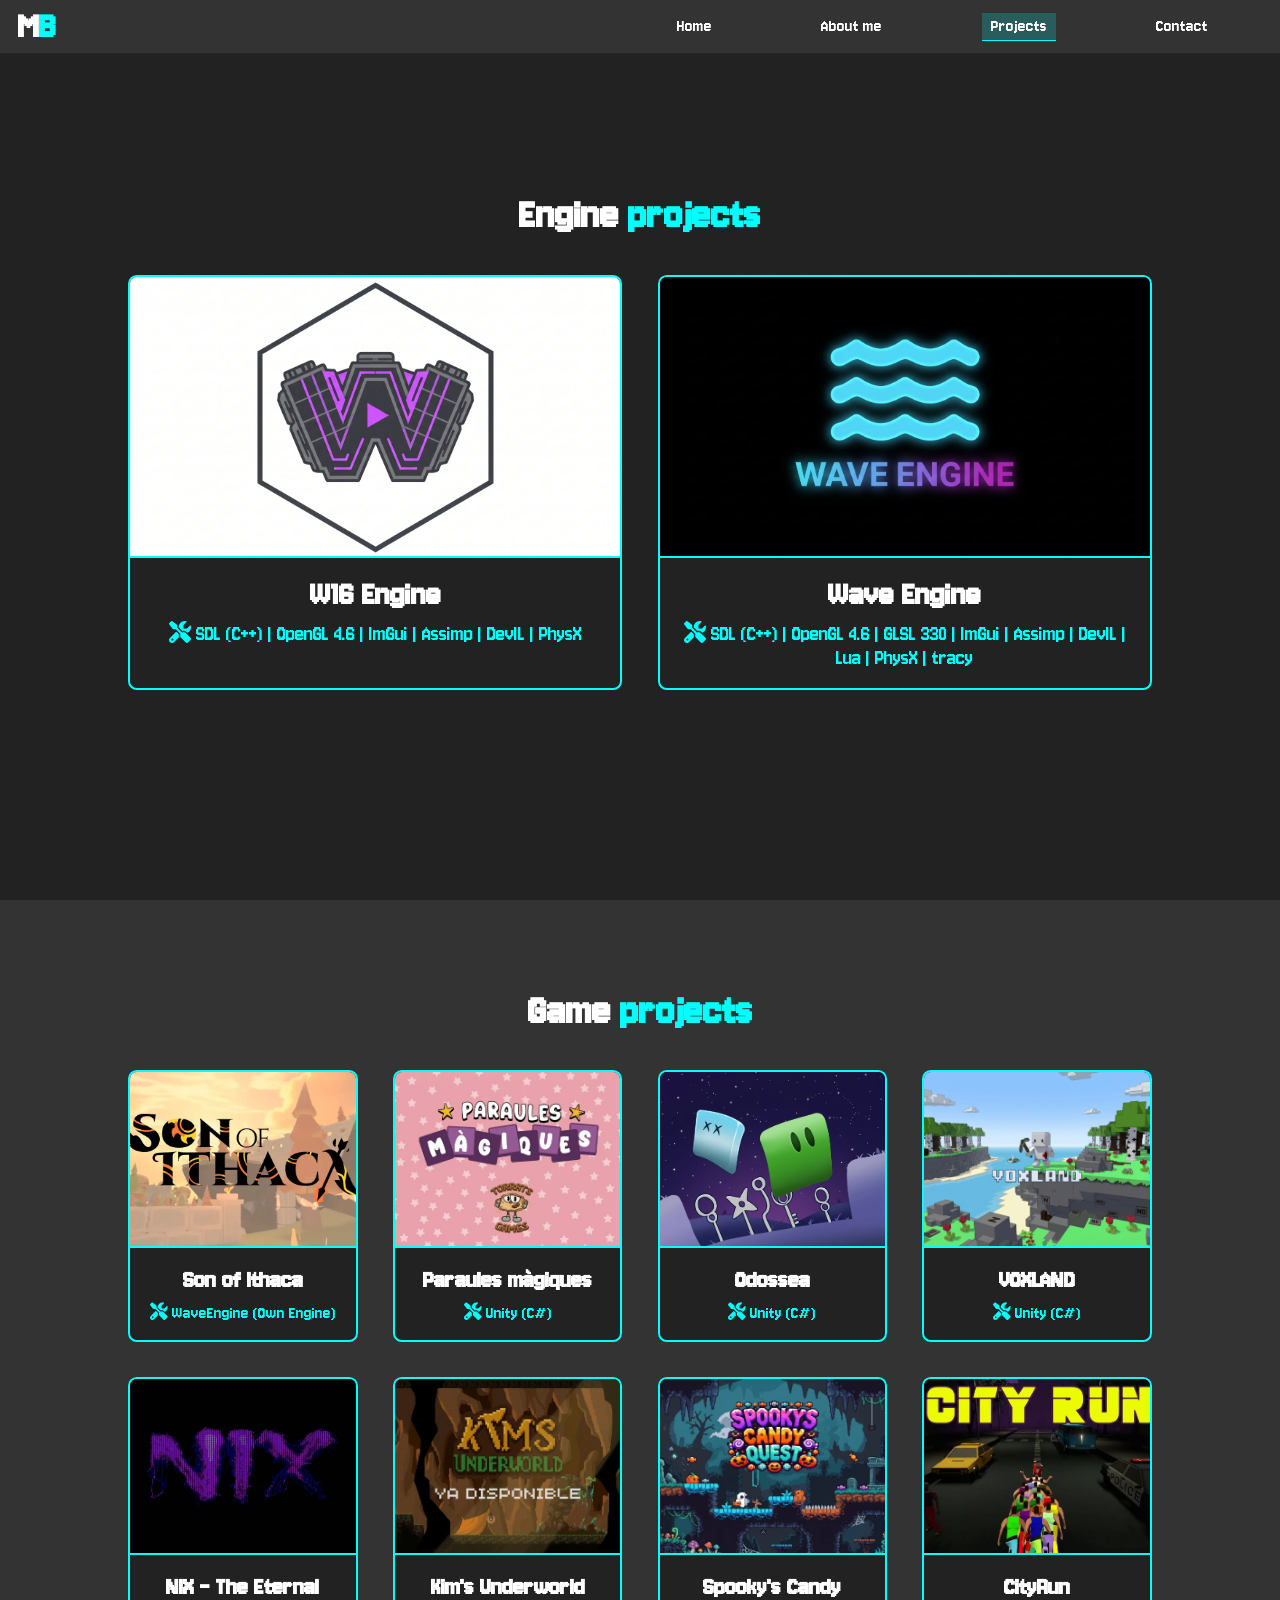
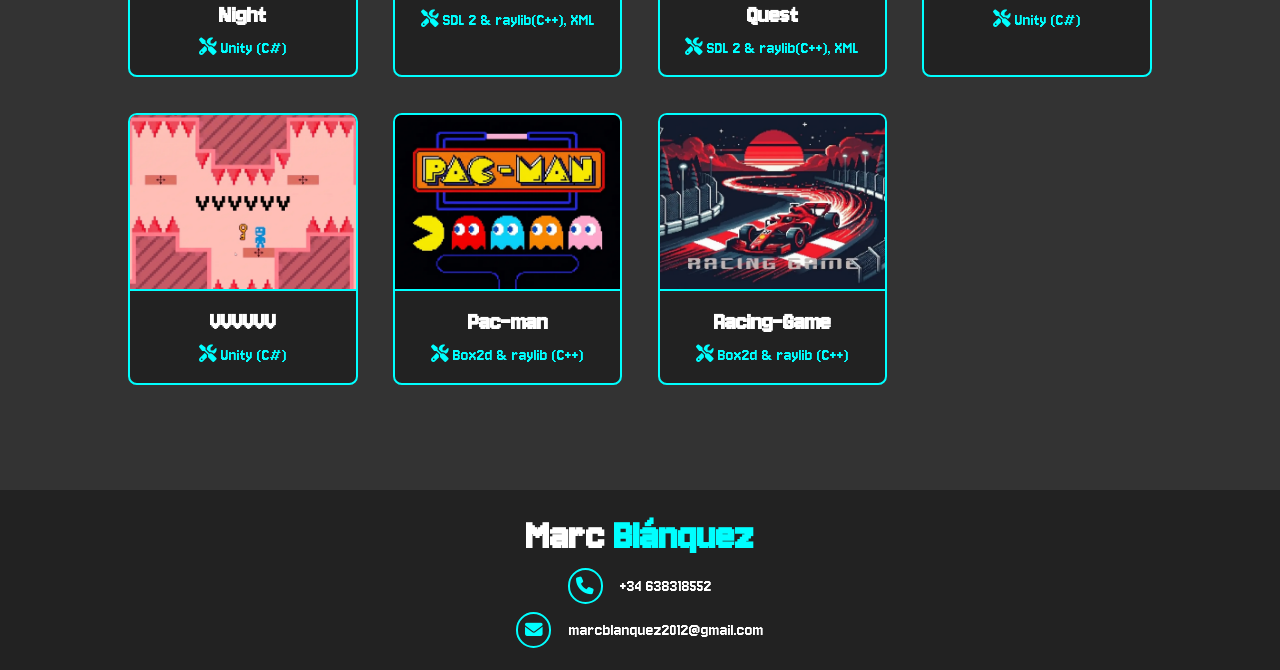
==== commit 3162f7ac: "Optimization icon and myphoto" ====
--- a/allprojects.html
+++ b/allprojects.html
@@ -4,8 +4,8 @@
   <meta charset="UTF-8">
   <meta http-equiv="X-UA-Compatible" content="IE=edge">
   <meta name="viewport" content="width=device-width, initial-scale=1.0, maximum-scale=1.0, user-scalable=no">
-  <link rel="icon" type="image/jpeg" href="resources/icon.png">
-  <link rel="apple-touch-icon" href="resources/icon.png">
+  <link rel="icon" type="image/jpeg" href="resources/icon.webp">
+  <link rel="apple-touch-icon" href="resources/icon.webp">
   <title>Marc Blánquez Portfolio</title>
   <link rel="stylesheet" href="https://cdnjs.cloudflare.com/ajax/libs/font-awesome/6.5.2/css/all.min.css">
   <link rel="stylesheet" href="css/styles.css">
